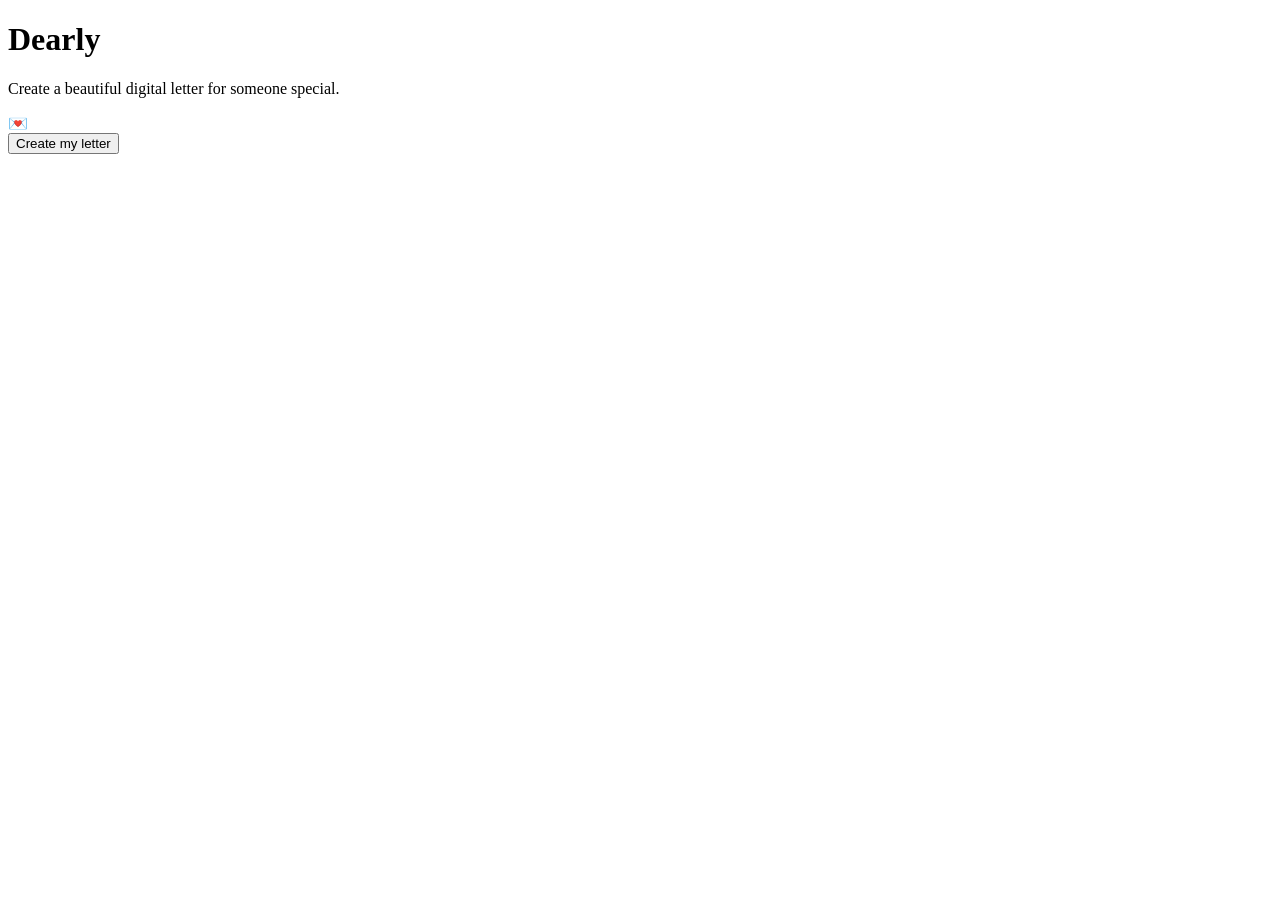
==== index.html @ 1e2b4f1a "Create index.html" ====
<!DOCTYPE html>
<html lang="en">
<head>
    <meta charset="UTF-8">
    <meta name="viewport" content="width=device-width, initial-scale=1.0">
    <title>Dearly</title>

    <link rel="stylesheet" href="style.css">
</head>

<body>

    <main class="hero">

        <h1>Dearly</h1>

        <p class="subtitle">
            Create a beautiful digital letter for someone special.
        </p>

        <div class="envelope">
            💌
        </div>

        <button class="create-button">
            Create my letter
        </button>

    </main>

</body>
</html>
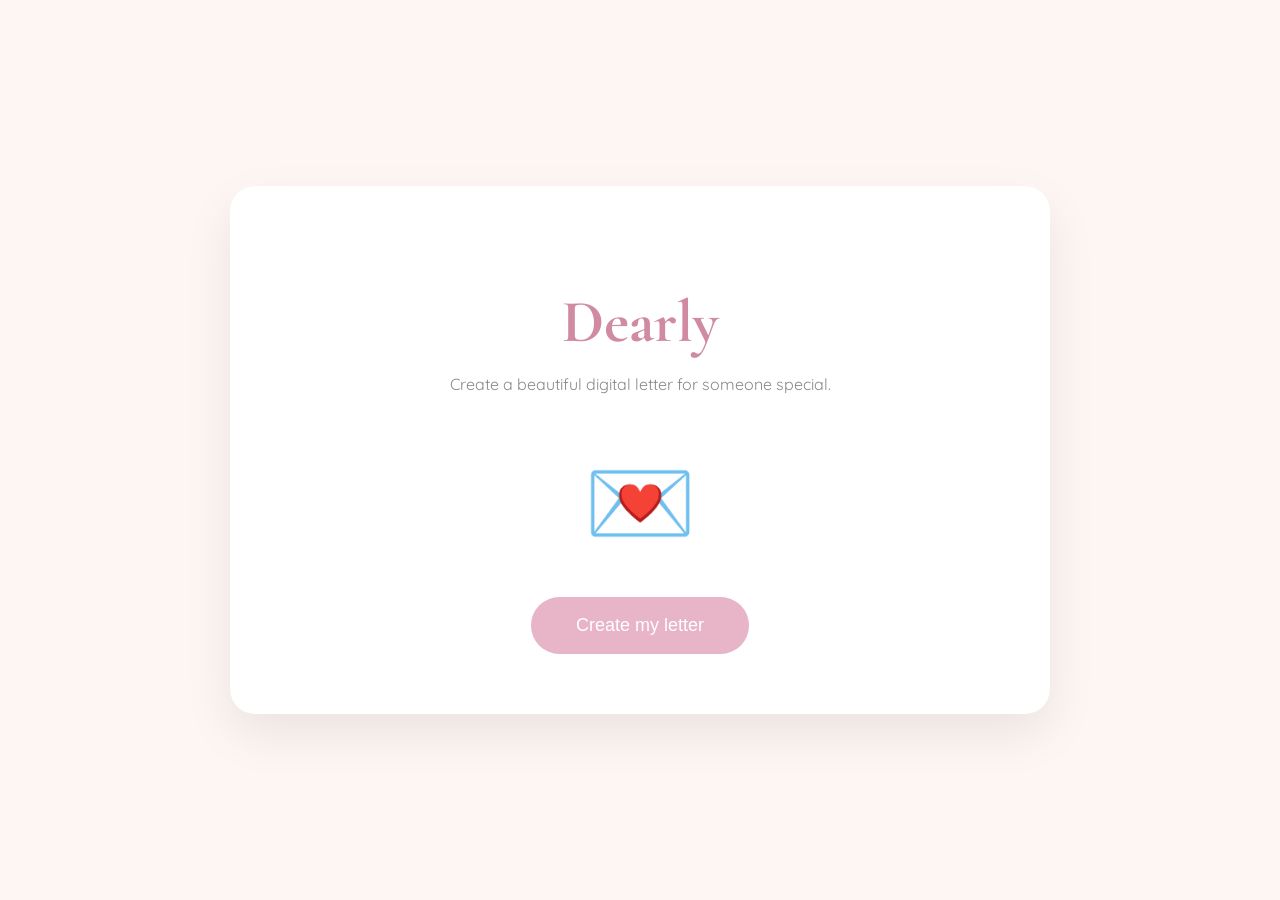
==== commit 2fd02b51: "Update index.html" ====
--- a/index.html
+++ b/index.html
@@ -28,5 +28,6 @@
 
     </main>
 
+<script src="script.js"></script>
 </body>
 </html>
--- a/style.css
+++ b/style.css
@@ -0,0 +1,107 @@
+/* Google Font */
+@import url('https://fonts.googleapis.com/css2?family=Cormorant+Garamond:wght@400;600&family=Quicksand:wght@400;500;600&display=swap');
+
+/* Sayfanın tamamı */
+body{
+    margin:0;
+    padding:0;
+    background:#FDF6F3;
+    font-family:'Quicksand',sans-serif;
+
+    display:flex;
+    justify-content:center;
+    align-items:center;
+
+    height:100vh;
+}
+
+/* Ana kutu */
+.hero{
+
+    width:700px;
+    max-width:90%;
+
+    background:white;
+
+    border-radius:25px;
+
+    padding:60px;
+
+    text-align:center;
+
+    box-shadow:0 20px 50px rgba(0,0,0,.08);
+
+}
+
+/* Başlık */
+h1{
+
+    font-family:'Cormorant Garamond',serif;
+
+    font-size:60px;
+
+    color:#D08BA3;
+
+    margin-bottom:10px;
+
+}
+
+/* Alt yazı */
+
+.subtitle{
+
+    color:#888;
+
+    margin-bottom:50px;
+
+}
+
+/* Zarf */
+
+.envelope{
+
+    font-size:90px;
+
+    margin-bottom:40px;
+
+    transition:.4s;
+
+    cursor:pointer;
+
+}
+
+.envelope:hover{
+
+    transform:scale(1.15) rotate(-5deg);
+
+}
+
+/* Buton */
+
+.create-button{
+
+    border:none;
+
+    background:#E8B4C7;
+
+    color:white;
+
+    padding:18px 45px;
+
+    border-radius:40px;
+
+    font-size:18px;
+
+    cursor:pointer;
+
+    transition:.3s;
+
+}
+
+.create-button:hover{
+
+    background:#D995AE;
+
+    transform:translateY(-3px);
+
+}
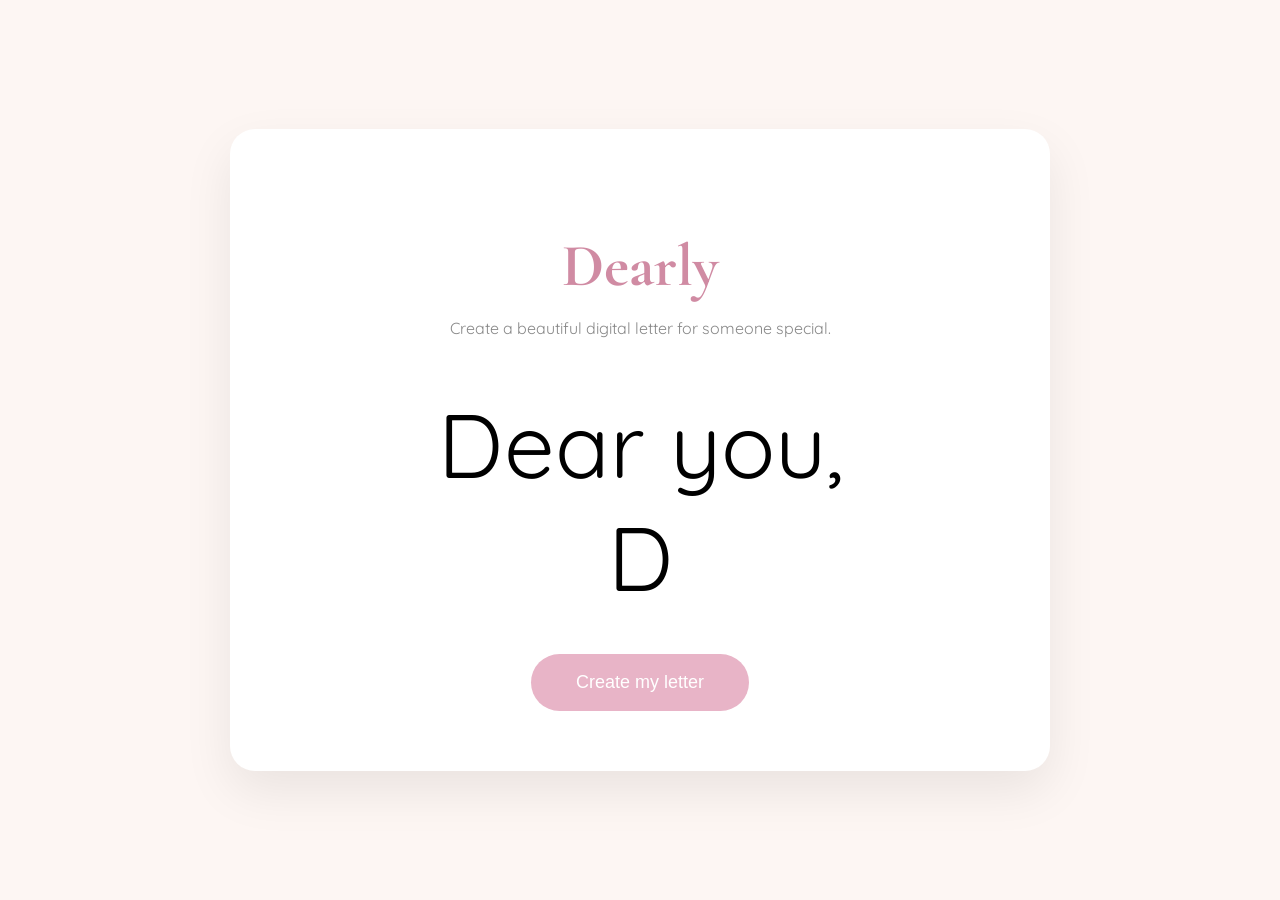
==== commit f5c5be16: "Update index.html" ====
--- a/index.html
+++ b/index.html
@@ -18,13 +18,22 @@
             Create a beautiful digital letter for someone special.
         </p>
 
-        <div class="envelope">
-            💌
-        </div>
+       <div class="envelope" id="envelope">
+    <div class="envelope-back"></div>
 
-        <button class="create-button">
-            Create my letter
-        </button>
+    <div class="letter-preview">
+        <span>Dear you,</span>
+    </div>
+
+    <div class="envelope-front"></div>
+    <div class="envelope-flap"></div>
+
+    <div class="seal">D</div>
+</div>
+
+       <button class="create-button" id="createButton">
+    Create my letter
+</button>
 
     </main>
 
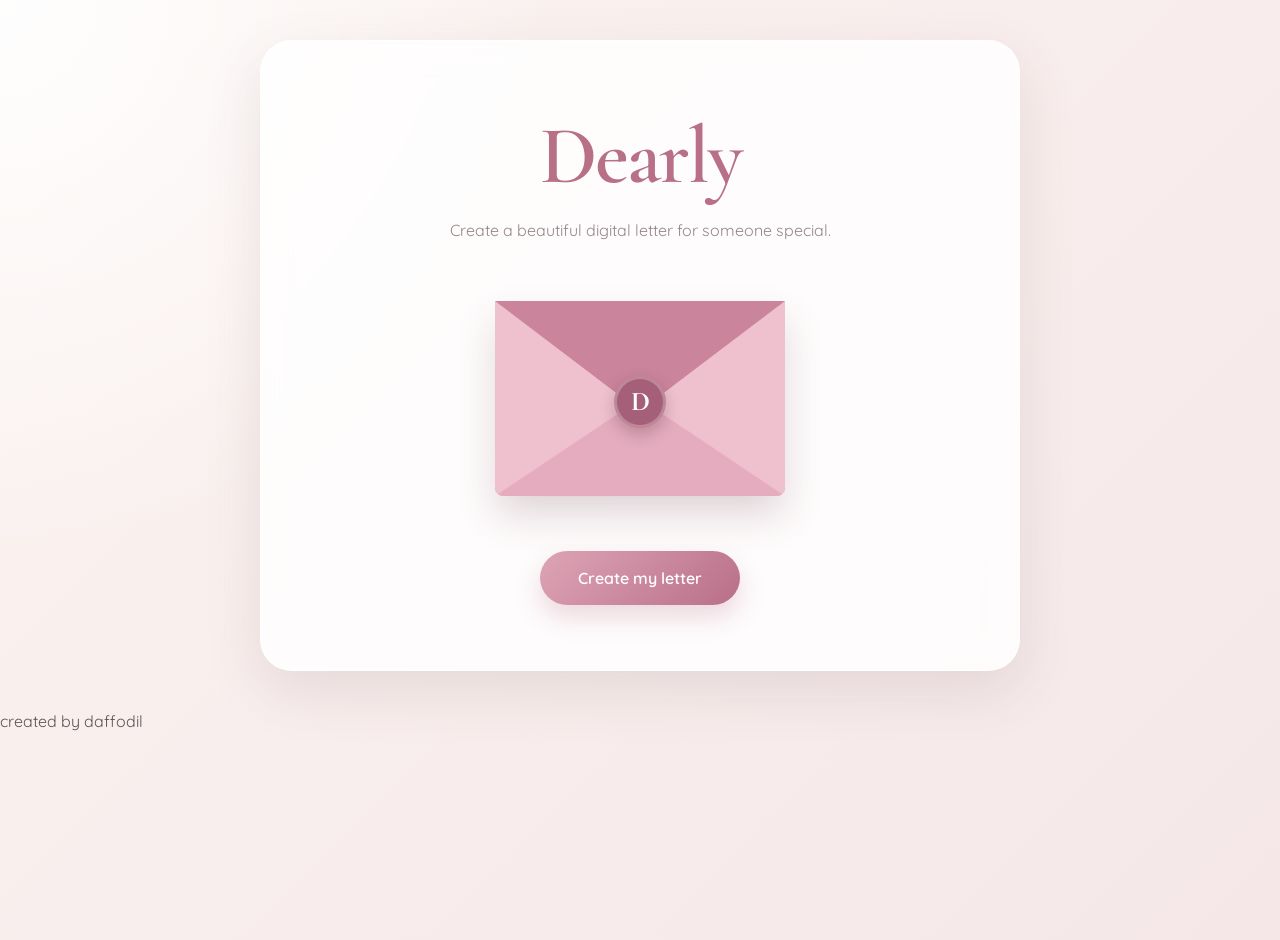
==== commit a87964eb: "Update index.html" ====
--- a/index.html
+++ b/index.html
@@ -37,6 +37,12 @@
 
     </main>
 
-<script src="script.js"></script>
+<footer class="site-credit">
+    <p>
+        created by <span class="creator-name">daffodil</span>
+    </p>
+</footer>
+
+<script src="./script.js"></script>
 </body>
 </html>
--- a/style.css
+++ b/style.css
@@ -1,107 +1,1562 @@
-/* Google Font */
-@import url('https://fonts.googleapis.com/css2?family=Cormorant+Garamond:wght@400;600&family=Quicksand:wght@400;500;600&display=swap');
-
-/* Sayfanın tamamı */
-body{
-    margin:0;
-    padding:0;
-    background:#FDF6F3;
-    font-family:'Quicksand',sans-serif;
-
-    display:flex;
-    justify-content:center;
-    align-items:center;
-
-    height:100vh;
-}
-
-/* Ana kutu */
-.hero{
-
-    width:700px;
-    max-width:90%;
-
-    background:white;
-
-    border-radius:25px;
-
-    padding:60px;
-
-    text-align:center;
-
-    box-shadow:0 20px 50px rgba(0,0,0,.08);
-
-}
-
-/* Başlık */
-h1{
-
-    font-family:'Cormorant Garamond',serif;
-
-    font-size:60px;
-
-    color:#D08BA3;
-
-    margin-bottom:10px;
-
-}
-
-/* Alt yazı */
-
-.subtitle{
-
-    color:#888;
-
-    margin-bottom:50px;
-
-}
-
-/* Zarf */
-
-.envelope{
-
-    font-size:90px;
-
-    margin-bottom:40px;
-
-    transition:.4s;
-
-    cursor:pointer;
-
-}
-
-.envelope:hover{
-
-    transform:scale(1.15) rotate(-5deg);
-
-}
-
-/* Buton */
-
-.create-button{
-
-    border:none;
-
-    background:#E8B4C7;
-
-    color:white;
-
-    padding:18px 45px;
-
-    border-radius:40px;
-
-    font-size:18px;
-
-    cursor:pointer;
-
-    transition:.3s;
-
-}
-
-.create-button:hover{
-
-    background:#D995AE;
-
-    transform:translateY(-3px);
-
-}
+@import url('https://fonts.googleapis.com/css2?family=Cormorant+Garamond:wght@400;500;600;700&family=Quicksand:wght@400;500;600&display=swap');
+
+:root {
+    --background: #f8efec;
+    --paper: #fffaf7;
+    --white: #ffffff;
+    --pink-light: #f3d3dc;
+    --pink: #dea4b6;
+    --pink-dark: #b86f88;
+    --brown: #654e56;
+    --text: #5f5055;
+    --muted: #958489;
+    --border: #ead8dc;
+    --shadow: 0 20px 55px rgba(112, 74, 86, 0.13);
+}
+
+* {
+    box-sizing: border-box;
+}
+
+html {
+    scroll-behavior: smooth;
+}
+
+body {
+    margin: 0;
+    min-height: 100vh;
+    background:
+        radial-gradient(circle at top left, rgba(255, 255, 255, 0.9), transparent 35%),
+        linear-gradient(135deg, #fbf4f1, #f5e7e8);
+    color: var(--text);
+    font-family: 'Quicksand', sans-serif;
+}
+
+button,
+input,
+textarea {
+    font: inherit;
+}
+
+button,
+a {
+    -webkit-tap-highlight-color: transparent;
+}
+
+/* ANA SAYFA */
+
+.hero {
+    width: min(760px, calc(100% - 32px));
+    min-height: 620px;
+    margin: 40px auto;
+    padding: 65px 40px;
+    background: rgba(255, 255, 255, 0.82);
+    border: 1px solid rgba(255, 255, 255, 0.9);
+    border-radius: 32px;
+    box-shadow: var(--shadow);
+    backdrop-filter: blur(14px);
+    text-align: center;
+    display: flex;
+    flex-direction: column;
+    align-items: center;
+    justify-content: center;
+}
+
+.hero h1 {
+    margin: 0 0 10px;
+    color: var(--pink-dark);
+    font-family: 'Cormorant Garamond', serif;
+    font-size: clamp(58px, 9vw, 82px);
+    font-weight: 600;
+    letter-spacing: -2px;
+}
+
+.subtitle {
+    max-width: 480px;
+    margin: 0 0 56px;
+    color: var(--muted);
+    font-size: 16px;
+    line-height: 1.8;
+}
+
+.create-button,
+.create-letter-button {
+    border: 0;
+    border-radius: 999px;
+    background: linear-gradient(135deg, var(--pink), var(--pink-dark));
+    color: var(--white);
+    cursor: pointer;
+    box-shadow: 0 12px 24px rgba(184, 111, 136, 0.25);
+    transition:
+        transform 0.25s ease,
+        box-shadow 0.25s ease,
+        opacity 0.25s ease;
+}
+
+.create-button {
+    padding: 17px 38px;
+    font-size: 16px;
+    font-weight: 600;
+}
+
+.create-button:hover,
+.create-letter-button:hover {
+    transform: translateY(-3px);
+    box-shadow: 0 17px 30px rgba(184, 111, 136, 0.32);
+}
+
+.create-button:active,
+.create-letter-button:active {
+    transform: translateY(0);
+}
+
+/* ZARF */
+
+.envelope {
+    position: relative;
+    width: 290px;
+    height: 195px;
+    margin: 0 auto 55px;
+    cursor: pointer;
+    perspective: 1200px;
+}
+
+.envelope-back {
+    position: absolute;
+    inset: 0;
+    border-radius: 10px;
+    background: #dba1b3;
+    box-shadow: 0 20px 38px rgba(120, 74, 90, 0.2);
+}
+
+.envelope-front {
+    position: absolute;
+    left: 0;
+    bottom: 0;
+    width: 0;
+    height: 0;
+    border-left: 145px solid #efc1cf;
+    border-right: 145px solid #efc1cf;
+    border-top: 98px solid transparent;
+    border-bottom: 97px solid #e4acbe;
+    z-index: 4;
+    border-radius: 0 0 8px 8px;
+}
+
+.envelope-flap {
+    position: absolute;
+    top: 0;
+    left: 0;
+    width: 0;
+    height: 0;
+    border-left: 145px solid transparent;
+    border-right: 145px solid transparent;
+    border-top: 110px solid #ca849c;
+    transform-origin: top center;
+    transition: transform 0.85s ease;
+    z-index: 6;
+}
+
+.letter-preview {
+    position: absolute;
+    left: 24px;
+    bottom: 18px;
+    width: 242px;
+    height: 150px;
+    padding-top: 26px;
+    border-radius: 8px;
+    background:
+        linear-gradient(rgba(255, 250, 247, 0.97), rgba(255, 250, 247, 0.97)),
+        repeating-linear-gradient(
+            0deg,
+            transparent,
+            transparent 27px,
+            rgba(180, 140, 150, 0.12) 28px
+        );
+    color: #956578;
+    box-shadow: 0 10px 24px rgba(72, 43, 53, 0.12);
+    font-family: 'Cormorant Garamond', serif;
+    font-size: 25px;
+    transition: transform 0.85s ease;
+    z-index: 2;
+}
+
+.seal {
+    position: absolute;
+    top: 75px;
+    left: 50%;
+    width: 52px;
+    height: 52px;
+    border: 3px solid rgba(255, 255, 255, 0.25);
+    border-radius: 50%;
+    background: #a65f78;
+    color: white;
+    display: grid;
+    place-items: center;
+    transform: translateX(-50%);
+    box-shadow: 0 6px 15px rgba(91, 42, 59, 0.28);
+    font-family: 'Cormorant Garamond', serif;
+    font-size: 27px;
+    font-weight: 700;
+    transition:
+        opacity 0.3s ease,
+        transform 0.3s ease;
+    z-index: 8;
+}
+
+.envelope:hover:not(.open) {
+    transform: translateY(-4px);
+    transition: transform 0.25s ease;
+}
+
+.envelope.open .envelope-flap {
+    transform: rotateX(180deg);
+    z-index: 1;
+}
+
+.envelope.open .letter-preview {
+    transform: translateY(-82px);
+}
+
+.envelope.open .seal {
+    opacity: 0;
+    transform: translateX(-50%) scale(0.7);
+}
+
+/* OLUŞTURMA SAYFASI */
+
+.create-page {
+    min-height: 100vh;
+}
+
+.top-bar {
+    width: min(1200px, calc(100% - 48px));
+    margin: 0 auto;
+    padding: 28px 0 18px;
+    display: flex;
+    align-items: center;
+    justify-content: space-between;
+}
+
+.logo-link {
+    color: var(--pink-dark);
+    font-family: 'Cormorant Garamond', serif;
+    font-size: 36px;
+    font-weight: 600;
+    text-decoration: none;
+}
+
+.back-link {
+    color: var(--muted);
+    font-size: 14px;
+    font-weight: 600;
+    text-decoration: none;
+    transition: color 0.2s ease;
+}
+
+.back-link:hover {
+    color: var(--pink-dark);
+}
+
+.creator-layout {
+    width: min(1200px, calc(100% - 48px));
+    margin: 20px auto 70px;
+    display: grid;
+    grid-template-columns: minmax(320px, 0.9fr) minmax(420px, 1.1fr);
+    gap: 46px;
+    align-items: start;
+}
+
+.preview-section,
+.editor-section {
+    border: 1px solid rgba(255, 255, 255, 0.9);
+    border-radius: 28px;
+    background: rgba(255, 255, 255, 0.78);
+    box-shadow: var(--shadow);
+    backdrop-filter: blur(12px);
+}
+
+.preview-section {
+    position: sticky;
+    top: 24px;
+    min-height: 650px;
+    padding: 34px;
+    display: flex;
+    flex-direction: column;
+}
+
+.editor-section {
+    padding: 38px;
+}
+
+.section-label {
+    margin: 0 0 20px;
+    color: var(--pink-dark);
+    font-size: 12px;
+    font-weight: 600;
+    letter-spacing: 2px;
+    text-transform: uppercase;
+}
+
+.letter-card {
+    flex: 1;
+    min-height: 530px;
+    padding: 58px 48px;
+    border: 1px solid #eadfda;
+    border-radius: 7px;
+    background:
+        linear-gradient(rgba(255, 252, 248, 0.96), rgba(255, 252, 248, 0.96)),
+        repeating-linear-gradient(
+            0deg,
+            transparent,
+            transparent 31px,
+            rgba(161, 122, 132, 0.1) 32px
+        );
+    box-shadow: 0 18px 35px rgba(83, 58, 66, 0.09);
+    font-family: 'Cormorant Garamond', serif;
+    position: relative;
+}
+
+.letter-card::before {
+    content: "";
+    position: absolute;
+    inset: 13px;
+    border: 1px solid rgba(190, 144, 157, 0.2);
+    pointer-events: none;
+}
+
+.preview-to,
+.preview-from {
+    position: relative;
+    z-index: 1;
+    color: #8f6171;
+    font-size: 23px;
+}
+
+.preview-to {
+    margin: 0 0 36px;
+}
+
+.preview-message {
+    position: relative;
+    z-index: 1;
+    min-height: 290px;
+    margin: 0;
+    color: #67545b;
+    font-size: 21px;
+    line-height: 1.7;
+    white-space: pre-wrap;
+    overflow-wrap: anywhere;
+}
+
+.preview-from {
+    margin: 35px 0 0;
+    text-align: right;
+}
+
+.creator-title {
+    max-width: 560px;
+    margin: 0 0 12px;
+    color: var(--brown);
+    font-family: 'Cormorant Garamond', serif;
+    font-size: clamp(42px, 5vw, 58px);
+    font-weight: 600;
+    line-height: 1.05;
+}
+
+.creator-description {
+    margin: 0 0 36px;
+    color: var(--muted);
+    line-height: 1.7;
+}
+
+.form-group {
+    margin-bottom: 25px;
+}
+
+.form-group label {
+    display: block;
+    margin-bottom: 9px;
+    color: var(--brown);
+    font-size: 14px;
+    font-weight: 600;
+}
+
+.form-group input,
+.form-group textarea {
+    width: 100%;
+    border: 1px solid var(--border);
+    border-radius: 14px;
+    outline: none;
+    background: rgba(255, 255, 255, 0.92);
+    color: var(--text);
+    transition:
+        border-color 0.2s ease,
+        box-shadow 0.2s ease,
+        background 0.2s ease;
+}
+
+.form-group input {
+    height: 52px;
+    padding: 0 17px;
+}
+
+.form-group textarea {
+    min-height: 190px;
+    padding: 16px 17px;
+    line-height: 1.6;
+    resize: vertical;
+}
+
+.form-group input::placeholder,
+.form-group textarea::placeholder {
+    color: #b5a5aa;
+}
+
+.form-group input:focus,
+.form-group textarea:focus {
+    border-color: var(--pink);
+    background: white;
+    box-shadow: 0 0 0 4px rgba(222, 164, 182, 0.15);
+}
+
+.character-counter {
+    margin: 7px 3px 0;
+    color: var(--muted);
+    font-size: 12px;
+    text-align: right;
+}
+
+.memory-section {
+    margin-top: 38px;
+}
+
+.memory-section h2 {
+    margin: 0 0 17px;
+    color: var(--brown);
+    font-family: 'Cormorant Garamond', serif;
+    font-size: 29px;
+    font-weight: 600;
+}
+
+.memory-grid {
+    display: grid;
+    grid-template-columns: repeat(2, 1fr);
+    gap: 13px;
+}
+
+.memory-button {
+    min-height: 95px;
+    padding: 17px;
+    border: 1px solid var(--border);
+    border-radius: 17px;
+    background: rgba(255, 255, 255, 0.82);
+    color: var(--text);
+    cursor: pointer;
+    display: flex;
+    flex-direction: column;
+    align-items: flex-start;
+    justify-content: center;
+    gap: 8px;
+    text-align: left;
+    transition:
+        transform 0.22s ease,
+        border-color 0.22s ease,
+        box-shadow 0.22s ease;
+}
+
+.memory-button:hover {
+    transform: translateY(-3px);
+    border-color: var(--pink);
+    box-shadow: 0 11px 24px rgba(110, 75, 87, 0.09);
+}
+
+.memory-icon {
+    color: var(--pink-dark);
+    font-family: 'Cormorant Garamond', serif;
+    font-size: 25px;
+    line-height: 1;
+}
+
+.create-letter-button {
+    width: 100%;
+    margin-top: 34px;
+    padding: 18px 28px;
+    font-size: 16px;
+    font-weight: 600;
+}
+
+/* TABLET */
+
+@media (max-width: 900px) {
+    .creator-layout {
+        grid-template-columns: 1fr;
+    }
+
+    .preview-section {
+        position: static;
+        min-height: auto;
+    }
+
+    .letter-card {
+        min-height: 480px;
+    }
+}
+
+/* TELEFON */
+
+@media (max-width: 600px) {
+    .hero {
+        min-height: calc(100vh - 28px);
+        margin: 14px auto;
+        padding: 45px 22px;
+        border-radius: 24px;
+    }
+
+    .subtitle {
+        margin-bottom: 45px;
+    }
+
+    .envelope {
+        width: 260px;
+        height: 175px;
+        transform: scale(0.9);
+        margin-bottom: 42px;
+    }
+
+    .envelope-front {
+        border-left-width: 130px;
+        border-right-width: 130px;
+        border-top-width: 88px;
+        border-bottom-width: 87px;
+    }
+
+    .envelope-flap {
+        border-left-width: 130px;
+        border-right-width: 130px;
+        border-top-width: 100px;
+    }
+
+    .letter-preview {
+        left: 21px;
+        width: 218px;
+        height: 136px;
+    }
+
+    .top-bar,
+    .creator-layout {
+        width: min(100% - 26px, 1200px);
+    }
+
+    .top-bar {
+        padding-top: 20px;
+    }
+
+    .logo-link {
+        font-size: 31px;
+    }
+
+    .creator-layout {
+        margin-top: 8px;
+        gap: 20px;
+    }
+
+    .preview-section,
+    .editor-section {
+        padding: 23px;
+        border-radius: 22px;
+    }
+
+    .letter-card {
+        min-height: 430px;
+        padding: 42px 27px;
+    }
+
+    .preview-message {
+        min-height: 235px;
+        font-size: 19px;
+    }
+
+    .preview-to,
+    .preview-from {
+        font-size: 21px;
+    }
+
+    .creator-title {
+        font-size: 43px;
+    }
+
+    .memory-grid {
+        grid-template-columns: 1fr;
+    }
+}
+/* ==================================================
+   ALICININ GÖRECEĞİ MEKTUP SAYFASI
+================================================== */
+
+.recipient-page {
+    min-height: 100vh;
+    overflow-x: hidden;
+}
+
+.recipient-header {
+    width: min(1100px, calc(100% - 40px));
+    margin: 0 auto;
+    padding: 28px 0;
+}
+
+.recipient-main {
+    width: min(900px, calc(100% - 30px));
+    min-height: calc(100vh - 110px);
+    margin: 0 auto;
+    padding: 20px 0 70px;
+    display: grid;
+    place-items: center;
+}
+
+.recipient-envelope-section {
+    width: 100%;
+    text-align: center;
+    transition:
+        opacity 0.5s ease,
+        transform 0.5s ease;
+}
+
+.recipient-envelope-section.hidden {
+    position: absolute;
+    opacity: 0;
+    pointer-events: none;
+    transform: translateY(-30px);
+}
+
+.recipient-small-text {
+    margin: 0 0 40px;
+    color: var(--muted);
+    font-family: 'Cormorant Garamond', serif;
+    font-size: 26px;
+}
+
+.recipient-envelope {
+    position: relative;
+    width: 330px;
+    height: 220px;
+    margin: 0 auto 55px;
+    cursor: pointer;
+    perspective: 1300px;
+    transition: transform 0.3s ease;
+}
+
+.recipient-envelope:hover {
+    transform: translateY(-5px);
+}
+
+.recipient-envelope:focus-visible {
+    outline: 4px solid rgba(222, 164, 182, 0.35);
+    outline-offset: 12px;
+    border-radius: 14px;
+}
+
+.recipient-envelope-back {
+    position: absolute;
+    inset: 0;
+    border-radius: 12px;
+    background: #dba1b3;
+    box-shadow: 0 25px 50px rgba(99, 59, 72, 0.23);
+}
+
+.recipient-envelope-front {
+    position: absolute;
+    left: 0;
+    bottom: 0;
+    width: 0;
+    height: 0;
+    border-left: 165px solid #efc1cf;
+    border-right: 165px solid #efc1cf;
+    border-top: 110px solid transparent;
+    border-bottom: 110px solid #e4acbe;
+    border-radius: 0 0 10px 10px;
+    z-index: 4;
+}
+
+.recipient-envelope-flap {
+    position: absolute;
+    top: 0;
+    left: 0;
+    width: 0;
+    height: 0;
+    border-left: 165px solid transparent;
+    border-right: 165px solid transparent;
+    border-top: 125px solid #ca849c;
+    transform-origin: top center;
+    transition: transform 0.85s ease;
+    z-index: 6;
+}
+
+.recipient-paper {
+    position: absolute;
+    left: 27px;
+    bottom: 18px;
+    width: 276px;
+    height: 175px;
+    padding-top: 32px;
+    border-radius: 8px;
+    background: #fffaf7;
+    color: #956578;
+    box-shadow: 0 12px 28px rgba(72, 43, 53, 0.14);
+    font-family: 'Cormorant Garamond', serif;
+    font-size: 28px;
+    transition: transform 0.9s ease;
+    z-index: 2;
+}
+
+.recipient-seal {
+    position: absolute;
+    top: 84px;
+    left: 50%;
+    width: 58px;
+    height: 58px;
+    border: 3px solid rgba(255, 255, 255, 0.25);
+    border-radius: 50%;
+    background: #a65f78;
+    color: white;
+    display: grid;
+    place-items: center;
+    transform: translateX(-50%);
+    box-shadow: 0 7px 17px rgba(91, 42, 59, 0.3);
+    font-family: 'Cormorant Garamond', serif;
+    font-size: 30px;
+    font-weight: 700;
+    transition:
+        opacity 0.3s ease,
+        transform 0.3s ease;
+    z-index: 8;
+}
+
+.recipient-envelope.open .recipient-envelope-flap {
+    transform: rotateX(180deg);
+    z-index: 1;
+}
+
+.recipient-envelope.open .recipient-paper {
+    transform: translateY(-100px);
+}
+
+.recipient-envelope.open .recipient-seal {
+    opacity: 0;
+    transform: translateX(-50%) scale(0.7);
+}
+
+.open-letter-button {
+    padding: 16px 35px;
+    border: 0;
+    border-radius: 999px;
+    background: linear-gradient(
+        135deg,
+        var(--pink),
+        var(--pink-dark)
+    );
+    color: white;
+    cursor: pointer;
+    box-shadow: 0 12px 25px rgba(184, 111, 136, 0.25);
+    font-weight: 600;
+    transition:
+        transform 0.25s ease,
+        box-shadow 0.25s ease,
+        opacity 0.25s ease;
+}
+
+.open-letter-button:hover {
+    transform: translateY(-3px);
+    box-shadow: 0 17px 30px rgba(184, 111, 136, 0.32);
+}
+
+.open-letter-button:disabled {
+    cursor: default;
+    opacity: 0.7;
+}
+
+.final-letter-section {
+    display: none;
+    width: min(700px, 100%);
+    opacity: 0;
+    transform: translateY(35px);
+}
+
+.final-letter-section.visible {
+    display: block;
+    animation: revealFinalLetter 0.8s ease forwards;
+}
+
+.final-letter-card {
+    position: relative;
+    min-height: 580px;
+    padding: 75px 70px;
+    border: 1px solid #eadfda;
+    border-radius: 9px;
+    background:
+        linear-gradient(
+            rgba(255, 252, 248, 0.97),
+            rgba(255, 252, 248, 0.97)
+        ),
+        repeating-linear-gradient(
+            0deg,
+            transparent,
+            transparent 34px,
+            rgba(161, 122, 132, 0.1) 35px
+        );
+    box-shadow: 0 25px 60px rgba(83, 58, 66, 0.14);
+    font-family: 'Cormorant Garamond', serif;
+}
+
+.final-letter-card::before {
+    content: "";
+    position: absolute;
+    inset: 17px;
+    border: 1px solid rgba(190, 144, 157, 0.22);
+    pointer-events: none;
+}
+
+.final-letter-to,
+.final-letter-message,
+.final-letter-from {
+    position: relative;
+    z-index: 1;
+}
+
+.final-letter-to {
+    margin: 0 0 42px;
+    color: #8f6171;
+    font-size: 28px;
+}
+
+.final-letter-message {
+    min-height: 310px;
+    margin: 0;
+    color: #67545b;
+    font-size: 24px;
+    line-height: 1.8;
+    white-space: pre-wrap;
+    overflow-wrap: anywhere;
+}
+
+.final-letter-from {
+    margin: 45px 0 0;
+    color: #8f6171;
+    font-size: 26px;
+    line-height: 1.5;
+    text-align: right;
+}
+
+.make-own-letter-link {
+    display: block;
+    width: fit-content;
+    margin: 32px auto 0;
+    color: var(--pink-dark);
+    font-size: 14px;
+    font-weight: 600;
+    text-decoration: none;
+}
+
+.make-own-letter-link:hover {
+    text-decoration: underline;
+}
+
+@keyframes revealFinalLetter {
+    from {
+        opacity: 0;
+        transform: translateY(35px);
+    }
+
+    to {
+        opacity: 1;
+        transform: translateY(0);
+    }
+}
+
+@media (max-width: 600px) {
+    .recipient-envelope {
+        transform: scale(0.82);
+        margin-top: -10px;
+        margin-bottom: 25px;
+    }
+
+    .recipient-envelope:hover {
+        transform: scale(0.82) translateY(-5px);
+    }
+
+    .recipient-small-text {
+        margin-bottom: 15px;
+        font-size: 23px;
+    }
+
+    .final-letter-card {
+        min-height: 520px;
+        padding: 55px 34px;
+    }
+
+    .final-letter-to {
+        font-size: 25px;
+    }
+    /* ==================================================
+   PAYLAŞIM SAYFASI
+================================================== */
+
+.share-page {
+    min-height: 100vh;
+}
+
+.share-main {
+    width: min(720px, calc(100% - 30px));
+    min-height: calc(100vh - 110px);
+    margin: 0 auto;
+    padding: 35px 0 80px;
+    display: grid;
+    place-items: center;
+}
+
+.share-card {
+    width: 100%;
+    padding: 55px;
+    border: 1px solid rgba(255, 255, 255, 0.9);
+    border-radius: 30px;
+    background: rgba(255, 255, 255, 0.84);
+    box-shadow: var(--shadow);
+    backdrop-filter: blur(14px);
+    text-align: center;
+}
+
+.share-success-icon {
+    width: 68px;
+    height: 68px;
+    margin: 0 auto 25px;
+    border-radius: 50%;
+    background: linear-gradient(
+        135deg,
+        var(--pink),
+        var(--pink-dark)
+    );
+    color: white;
+    display: grid;
+    place-items: center;
+    box-shadow: 0 12px 25px
+        rgba(184, 111, 136, 0.25);
+    font-size: 30px;
+    font-weight: 600;
+}
+
+.share-title {
+    max-width: 540px;
+    margin: 0 auto 15px;
+    color: var(--brown);
+    font-family: 'Cormorant Garamond', serif;
+    font-size: clamp(42px, 7vw, 60px);
+    font-weight: 600;
+    line-height: 1.05;
+}
+
+.share-description {
+    margin: 0 auto 35px;
+    color: var(--muted);
+    line-height: 1.7;
+}
+
+.share-link-box {
+    padding: 7px;
+    border: 1px solid var(--border);
+    border-radius: 16px;
+    background: white;
+    display: flex;
+    gap: 8px;
+}
+
+.share-link-box input {
+    min-width: 0;
+    flex: 1;
+    padding: 0 13px;
+    border: 0;
+    outline: 0;
+    background: transparent;
+    color: var(--text);
+    font-size: 13px;
+}
+
+.copy-link-button {
+    min-width: 90px;
+    padding: 13px 18px;
+    border: 0;
+    border-radius: 11px;
+    background: var(--pink-dark);
+    color: white;
+    cursor: pointer;
+    font-weight: 600;
+}
+
+.copy-link-button:disabled {
+    opacity: 0.55;
+    cursor: default;
+}
+
+.copy-status {
+    min-height: 20px;
+    margin: 9px 0 15px;
+    color: var(--pink-dark);
+    font-size: 12px;
+}
+
+.share-options {
+    margin-top: 22px;
+    display: grid;
+    gap: 12px;
+}
+
+.share-option-button {
+    width: 100%;
+    min-height: 60px;
+    padding: 12px 18px;
+    border: 1px solid var(--border);
+    border-radius: 15px;
+    background: rgba(255, 255, 255, 0.9);
+    color: var(--text);
+    cursor: pointer;
+    display: flex;
+    align-items: center;
+    gap: 14px;
+    text-align: left;
+    font-weight: 600;
+    transition:
+        transform 0.22s ease,
+        border-color 0.22s ease,
+        box-shadow 0.22s ease;
+}
+
+.share-option-button:hover {
+    transform: translateY(-2px);
+    border-color: var(--pink);
+    box-shadow: 0 10px 22px
+        rgba(110, 75, 87, 0.09);
+}
+
+.share-option-icon {
+    width: 36px;
+    height: 36px;
+    flex: 0 0 36px;
+    border-radius: 50%;
+    background: var(--pink-light);
+    color: var(--pink-dark);
+    display: grid;
+    place-items: center;
+    font-family: 'Cormorant Garamond', serif;
+    font-size: 20px;
+    font-weight: 700;
+}
+
+.preview-letter-link {
+    display: inline-block;
+    margin-top: 30px;
+    color: var(--pink-dark);
+    font-size: 14px;
+    font-weight: 600;
+    text-decoration: none;
+}
+
+.preview-letter-link:hover {
+    text-decoration: underline;
+}
+
+@media (max-width: 600px) {
+    .share-card {
+        padding: 38px 22px;
+        border-radius: 23px;
+    }
+
+    .share-link-box {
+        align-items: stretch;
+        flex-direction: column;
+    }
+
+    .share-link-box input {
+        min-height: 45px;
+        padding: 10px;
+        text-align: center;
+    }
+
+    .copy-link-button {
+        width: 100%;
+    }
+}
+
+    .final-letter-message {
+        min-height: 275px;
+        font-size: 21px;
+    }
+
+    .final-letter-from {
+        font-size: 23px;
+    }
+}
+/* ==================================================
+   MEDYA SEÇİM PANELLERİ
+================================================== */
+
+.media-input-panel {
+    margin-top: 18px;
+    padding: 22px;
+    border: 1px solid var(--border);
+    border-radius: 18px;
+    background: rgba(255, 255, 255, 0.72);
+}
+
+.media-input-panel[hidden] {
+    display: none;
+}
+
+.media-panel-heading {
+    margin-bottom: 18px;
+    display: flex;
+    align-items: flex-start;
+    justify-content: space-between;
+    gap: 20px;
+}
+
+.media-panel-heading h3 {
+    margin: 0 0 5px;
+    color: var(--brown);
+    font-family: 'Cormorant Garamond', serif;
+    font-size: 26px;
+}
+
+.media-panel-heading p {
+    margin: 0;
+    color: var(--muted);
+    font-size: 13px;
+    line-height: 1.6;
+}
+
+.file-picker-label,
+.record-button,
+.spotify-input-row button {
+    display: inline-flex;
+    min-height: 45px;
+    padding: 11px 18px;
+    border: 0;
+    border-radius: 12px;
+    background: var(--pink-dark);
+    color: white;
+    cursor: pointer;
+    align-items: center;
+    justify-content: center;
+    font-size: 13px;
+    font-weight: 600;
+}
+
+.record-button.secondary {
+    border: 1px solid var(--border);
+    background: white;
+    color: var(--text);
+}
+
+.record-button:disabled {
+    cursor: default;
+    opacity: 0.5;
+}
+
+.recording-controls {
+    display: flex;
+    gap: 10px;
+}
+
+.selected-photo-grid {
+    margin-top: 17px;
+    display: grid;
+    grid-template-columns: repeat(3, 1fr);
+    gap: 10px;
+}
+
+.selected-photo-item {
+    position: relative;
+    aspect-ratio: 1;
+    overflow: hidden;
+    border-radius: 12px;
+    background: var(--pink-light);
+}
+
+.selected-photo-item img {
+    width: 100%;
+    height: 100%;
+    object-fit: cover;
+}
+
+.remove-photo-button {
+    position: absolute;
+    top: 6px;
+    right: 6px;
+    width: 28px;
+    height: 28px;
+    padding: 0;
+    border: 0;
+    border-radius: 50%;
+    background: rgba(70, 44, 52, 0.82);
+    color: white;
+    cursor: pointer;
+}
+
+.selected-media-preview {
+    margin-top: 18px;
+}
+
+.selected-media-preview video {
+    width: 100%;
+    max-height: 350px;
+    border-radius: 14px;
+    background: #241e20;
+}
+
+.selected-media-preview audio {
+    width: 100%;
+}
+
+.remove-media-button {
+    margin-top: 10px;
+    padding: 8px 0;
+    border: 0;
+    background: transparent;
+    color: var(--pink-dark);
+    cursor: pointer;
+    font-size: 12px;
+    font-weight: 600;
+}
+
+.spotify-input-row {
+    display: flex;
+    gap: 10px;
+}
+
+.spotify-input-row input {
+    min-width: 0;
+    flex: 1;
+    min-height: 47px;
+    padding: 0 14px;
+    border: 1px solid var(--border);
+    border-radius: 12px;
+    outline: none;
+}
+
+.spotify-creator-preview {
+    margin-top: 17px;
+    padding: 12px;
+    border: 1px solid var(--border);
+    border-radius: 14px;
+    background: white;
+    display: grid;
+    grid-template-columns: 70px 1fr auto;
+    align-items: center;
+    gap: 13px;
+}
+
+.spotify-creator-preview[hidden] {
+    display: none;
+}
+
+.spotify-creator-preview img {
+    width: 70px;
+    height: 70px;
+    border-radius: 10px;
+    object-fit: cover;
+}
+
+.spotify-creator-preview div {
+    min-width: 0;
+}
+
+.spotify-creator-preview strong,
+.spotify-creator-preview span {
+    display: block;
+    overflow: hidden;
+    text-overflow: ellipsis;
+    white-space: nowrap;
+}
+
+.spotify-creator-preview span {
+    margin-top: 5px;
+    color: var(--muted);
+    font-size: 12px;
+}
+
+.media-error {
+    min-height: 18px;
+    margin: 10px 0 0;
+    color: #b44f63;
+    font-size: 12px;
+}
+
+.upload-status {
+    min-height: 22px;
+    margin: 22px 0 -15px;
+    color: var(--pink-dark);
+    font-size: 13px;
+    text-align: center;
+}
+
+/* ==================================================
+   ALICI MEDYA KARTLARI
+================================================== */
+
+.recipient-media-grid {
+    width: min(820px, 100%);
+    margin: 32px auto 0;
+    display: grid;
+    grid-template-columns: repeat(2, minmax(0, 1fr));
+    gap: 18px;
+    align-items: start;
+}
+
+.recipient-media-grid[hidden] {
+    display: none;
+}
+
+.recipient-media-card {
+    overflow: hidden;
+    border: 1px solid rgba(255, 255, 255, 0.92);
+    border-radius: 22px;
+    background: rgba(255, 255, 255, 0.84);
+    box-shadow: 0 15px 38px rgba(100, 68, 79, 0.12);
+}
+
+.media-card-trigger {
+    width: 100%;
+    height: 145px;
+    padding: 0;
+    border: 0;
+    background: transparent;
+    color: var(--text);
+    cursor: pointer;
+    display: grid;
+    grid-template-columns: 40% 60%;
+    align-items: stretch;
+    text-align: left;
+}
+
+.media-card-image-area,
+.media-card-illustration,
+.spotify-card-cover {
+    width: 100%;
+    height: 145px;
+}
+
+.media-card-image-area {
+    background-position: center;
+    background-size: cover;
+}
+
+.media-card-illustration {
+    display: grid;
+    place-items: center;
+    background:
+        radial-gradient(circle at top, rgba(255, 255, 255, 0.45), transparent 45%),
+        linear-gradient(135deg, #d99caf, #b76d86);
+    color: white;
+    font-family: 'Cormorant Garamond', serif;
+    font-size: 43px;
+}
+
+.video-illustration {
+    background:
+        linear-gradient(rgba(104, 72, 82, 0.18), rgba(104, 72, 82, 0.18)),
+        linear-gradient(135deg, #ddacb9, #9a6577);
+}
+
+.voice-illustration {
+    background:
+        linear-gradient(rgba(104, 72, 82, 0.12), rgba(104, 72, 82, 0.12)),
+        linear-gradient(135deg, #eed3da, #b57a8d);
+}
+
+.spotify-card-cover {
+    display: block;
+    object-fit: cover;
+    background: #292326;
+}
+
+.media-card-label {
+    min-width: 0;
+    padding: 23px;
+    display: flex;
+    flex-direction: column;
+    justify-content: center;
+}
+
+.media-card-small {
+    margin-bottom: 7px;
+    color: var(--muted);
+    font-size: 10px;
+    font-weight: 600;
+    letter-spacing: 1.4px;
+    text-transform: uppercase;
+}
+
+.media-card-label strong {
+    color: var(--brown);
+    font-family: 'Cormorant Garamond', serif;
+    font-size: 27px;
+    line-height: 1;
+}
+
+.expanded-media-content {
+    padding: 18px;
+    border-top: 1px solid var(--border);
+}
+
+.expanded-media-content[hidden] {
+    display: none;
+}
+
+.recipient-photo-grid {
+    display: grid;
+    grid-template-columns: repeat(2, 1fr);
+    gap: 10px;
+}
+
+.recipient-photo-button {
+    padding: 0;
+    border: 0;
+    border-radius: 12px;
+    overflow: hidden;
+    background: transparent;
+    cursor: pointer;
+    aspect-ratio: 1;
+}
+
+.recipient-photo-button img {
+    width: 100%;
+    height: 100%;
+    display: block;
+    object-fit: cover;
+}
+
+#recipientVideo {
+    width: 100%;
+    max-height: 400px;
+    border-radius: 13px;
+    background: #221d1f;
+}
+
+#recipientVoice {
+    width: 100%;
+}
+
+.spotify-expanded-content h3 {
+    margin: 0 0 15px;
+    color: var(--brown);
+    font-family: 'Cormorant Garamond', serif;
+    font-size: 26px;
+    text-align: center;
+}
+
+.spotify-embed-container iframe {
+    width: 100%;
+    height: 152px;
+    border: 0;
+    border-radius: 12px;
+}
+
+.spotify-or {
+    margin: 16px 0;
+    color: var(--muted);
+    font-family: 'Cormorant Garamond', serif;
+    font-size: 18px;
+    text-align: center;
+}
+
+.open-spotify-button {
+    width: 100%;
+    min-height: 47px;
+    border-radius: 999px;
+    background: #1db954;
+    color: white;
+    display: flex;
+    align-items: center;
+    justify-content: center;
+    text-decoration: none;
+    font-size: 13px;
+    font-weight: 700;
+}
+
+.photo-lightbox {
+    position: fixed;
+    inset: 0;
+    padding: 35px;
+    background: rgba(35, 26, 29, 0.9);
+    display: grid;
+    place-items: center;
+    z-index: 1000;
+}
+
+.photo-lightbox[hidden] {
+    display: none;
+}
+
+.photo-lightbox img {
+    max-width: min(900px, 100%);
+    max-height: 85vh;
+    border-radius: 12px;
+    object-fit: contain;
+}
+
+.close-lightbox-button {
+    position: fixed;
+    top: 18px;
+    right: 22px;
+    width: 44px;
+    height: 44px;
+    border: 0;
+    border-radius: 50%;
+    background: white;
+    color: var(--brown);
+    cursor: pointer;
+    font-size: 29px;
+}
+
+/* TELEFON */
+
+@media (max-width: 650px) {
+    .selected-photo-grid {
+        grid-template-columns: repeat(2, 1fr);
+    }
+
+    .spotify-input-row {
+        flex-direction: column;
+    }
+
+    .spotify-input-row button {
+        width: 100%;
+    }
+
+    .spotify-creator-preview {
+        grid-template-columns: 58px 1fr;
+    }
+
+    .spotify-creator-preview img {
+        width: 58px;
+        height: 58px;
+    }
+
+    .spotify-creator-preview .remove-media-button {
+        grid-column: 1 / -1;
+        margin: 0;
+        text-align: left;
+    }
+
+    .recipient-media-grid {
+        grid-template-columns: 1fr;
+    }
+
+    .media-card-trigger {
+        height: 125px;
+    }
+
+    .media-card-image-area,
+    .media-card-illustration,
+    .spotify-card-cover {
+        height: 125px;
+    }
+}
